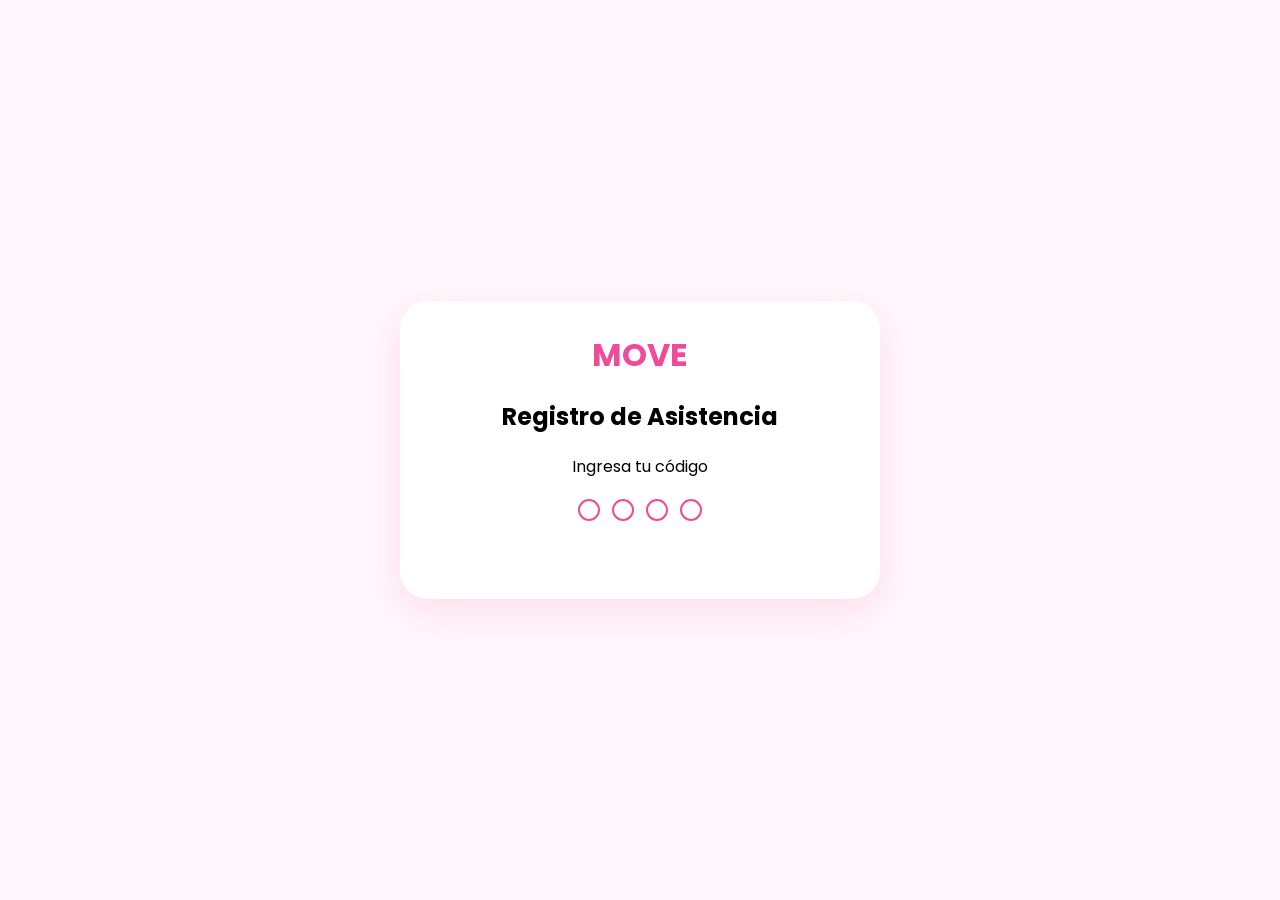
==== biometrico.html @ ec456f95 "Add files via upload" ====
<!DOCTYPE html><html lang='es'><head><meta charset='UTF-8'><meta name='viewport' content='width=device-width,initial-scale=1'><title>MOVE</title><link href='https://fonts.googleapis.com/css2?family=Poppins:wght@300;400;600;700;800&display=swap' rel='stylesheet'><link rel='stylesheet' href='biometrico.css'></head><body><div class='card'><h1>MOVE</h1><h2>Registro de Asistencia</h2><p>Ingresa tu código</p><div id='dots' class='dots'><span></span><span></span><span></span><span></span></div><div id='message' class='message'></div><div id='pad' class='pad'></div></div><script src='biometrico.js'></script></body></html>
---- biometrico.css ----
body{margin:0;font-family:Poppins,sans-serif;background:#fff7fb;display:flex;justify-content:center;align-items:center;height:100vh}.card{width:min(420px,92vw);background:#fff;padding:30px;border-radius:28px;box-shadow:0 12px 40px rgba(240,75,155,.15);text-align:center}h1{color:#ef4b9b;margin:0}.dots{display:flex;justify-content:center;gap:12px;margin:20px 0}.dots span{width:18px;height:18px;border:2px solid #ef4b9b;border-radius:50%}.fill{background:#ef4b9b}.pad{display:grid;grid-template-columns:repeat(3,1fr);gap:12px}button{padding:22px;font-size:24px;border:none;border-radius:18px;background:#ef4b9b;color:#fff}.message{min-height:28px}
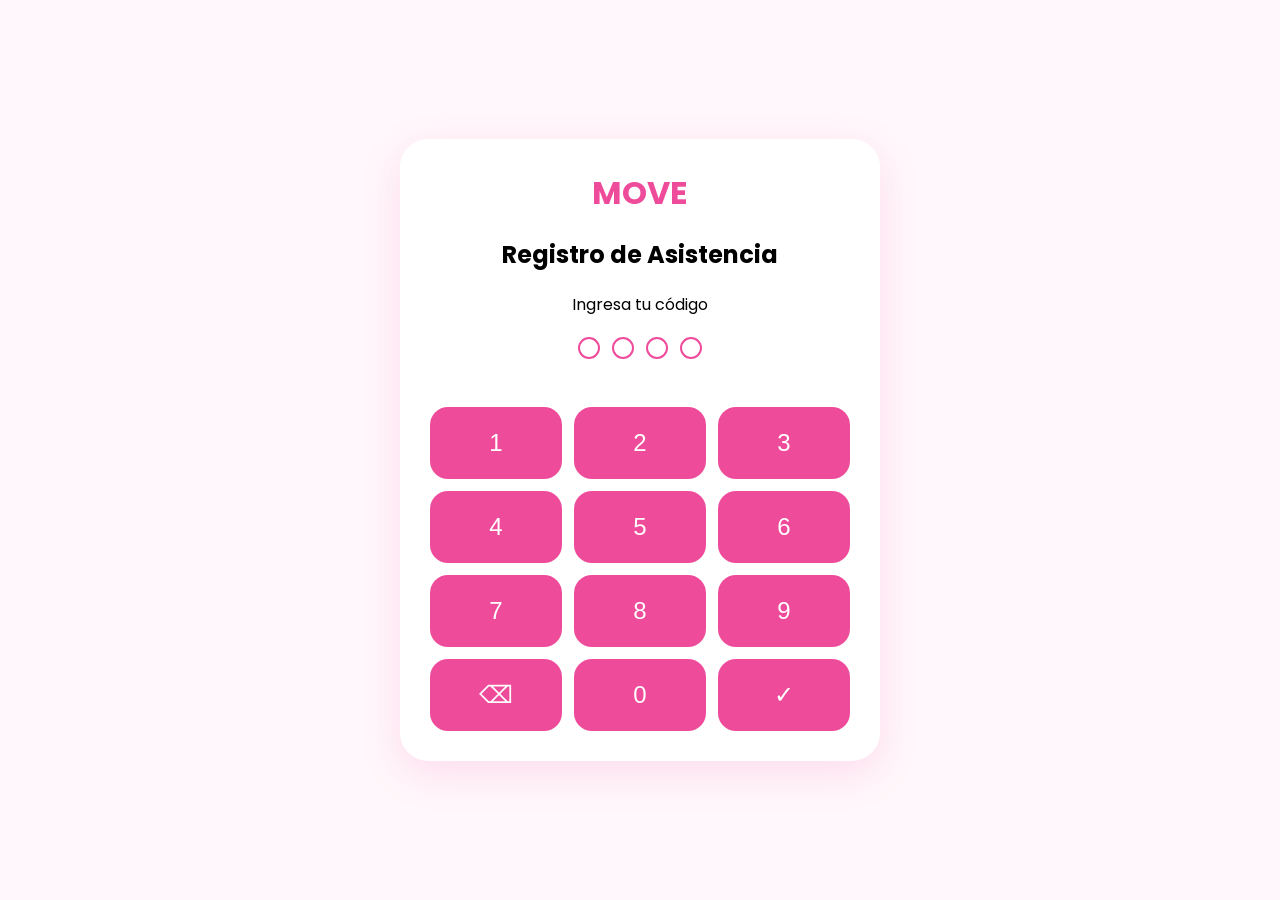
==== commit b2089d44: "Update biometrico.html" ====
--- a/biometrico.html
+++ b/biometrico.html
@@ -1 +1,62 @@
-<!DOCTYPE html><html lang='es'><head><meta charset='UTF-8'><meta name='viewport' content='width=device-width,initial-scale=1'><title>MOVE</title><link href='https://fonts.googleapis.com/css2?family=Poppins:wght@300;400;600;700;800&display=swap' rel='stylesheet'><link rel='stylesheet' href='biometrico.css'></head><body><div class='card'><h1>MOVE</h1><h2>Registro de Asistencia</h2><p>Ingresa tu código</p><div id='dots' class='dots'><span></span><span></span><span></span><span></span></div><div id='message' class='message'></div><div id='pad' class='pad'></div></div><script src='biometrico.js'></script></body></html>+<!DOCTYPE html>
+<html lang="es">
+
+<head>
+
+<meta charset="UTF-8">
+
+<meta name="viewport" content="width=device-width,initial-scale=1">
+
+<title>MOVE - Registro de Asistencia</title>
+
+<link href="https://fonts.googleapis.com/css2?family=Poppins:wght@300;400;600;700;800&display=swap" rel="stylesheet">
+
+<link rel="stylesheet" href="biometrico.css">
+
+</head>
+
+<body>
+
+<div class="card">
+
+    <h1>MOVE</h1>
+
+    <h2>Registro de Asistencia</h2>
+
+    <p>Ingresa tu código</p>
+
+    <div id="photoContainer" style="display:none; margin:20px 0;">
+
+        <img
+            id="photo"
+            style="
+                width:140px;
+                height:140px;
+                border-radius:50%;
+                object-fit:cover;
+                border:5px solid #ef4b9b;
+                box-shadow:0 10px 25px rgba(239,75,155,.25);
+            ">
+
+    </div>
+
+    <div id="dots" class="dots">
+
+        <span></span>
+        <span></span>
+        <span></span>
+        <span></span>
+
+    </div>
+
+    <div id="message" class="message"></div>
+
+    <div id="pad" class="pad"></div>
+
+</div>
+
+<script src="biometrico.js"></script>
+
+</body>
+
+</html>
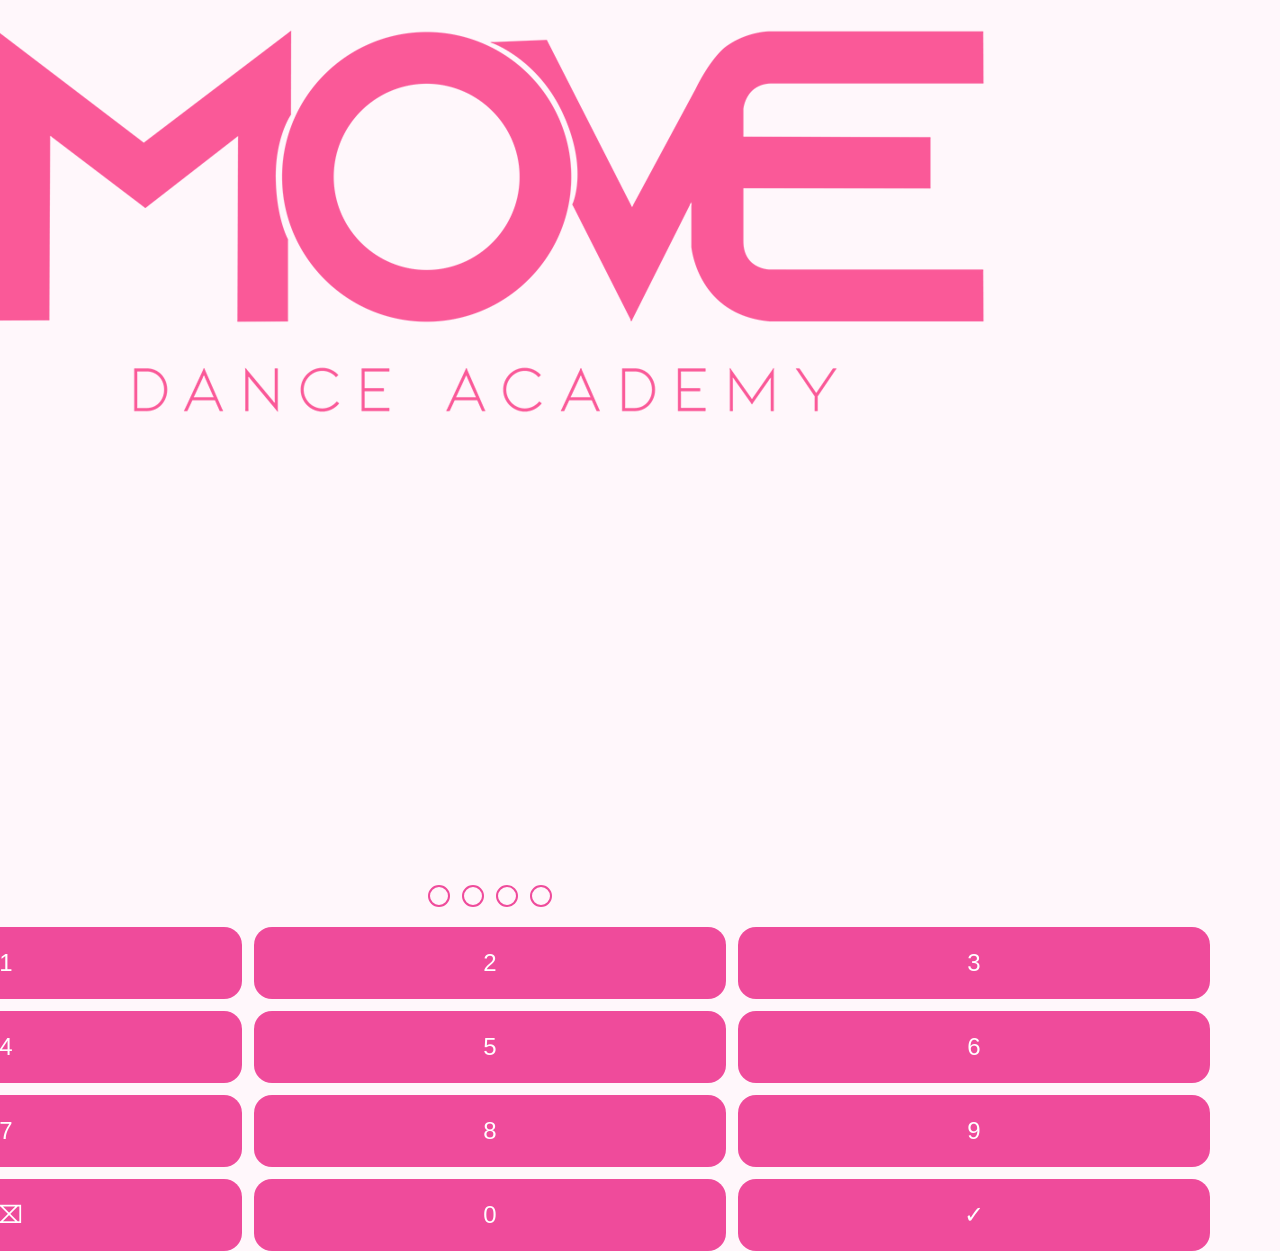
==== commit 16ef23e1: "Update biometrico.html" ====
--- a/biometrico.html
+++ b/biometrico.html
@@ -5,11 +5,17 @@
 
 <meta charset="UTF-8">
 
-<meta name="viewport" content="width=device-width,initial-scale=1">
+<meta name="viewport" content="width=device-width, initial-scale=1.0">
 
-<title>MOVE - Registro de Asistencia</title>
+<title>MOVE ACCESS</title>
 
-<link href="https://fonts.googleapis.com/css2?family=Poppins:wght@300;400;600;700;800&display=swap" rel="stylesheet">
+<meta name="theme-color" content="#ef4b9b">
+
+<link rel="preconnect" href="https://fonts.googleapis.com">
+
+<link rel="preconnect" href="https://fonts.gstatic.com" crossorigin>
+
+<link href="https://fonts.googleapis.com/css2?family=Poppins:wght@300;400;500;600;700;800&display=swap" rel="stylesheet">
 
 <link rel="stylesheet" href="biometrico.css">
 
@@ -17,30 +23,103 @@
 
 <body>
 
-<div class="card">
+<!-- Fondo -->
 
-    <h1>MOVE</h1>
+<div class="background"></div>
 
-    <h2>Registro de Asistencia</h2>
+<div class="floating floating1"></div>
+<div class="floating floating2"></div>
+<div class="floating floating3"></div>
+<div class="floating floating4"></div>
 
-    <p>Ingresa tu código</p>
+<div id="particles"></div>
 
-    <div id="photoContainer" style="display:none; margin:20px 0;">
+<!-- Tarjeta -->
 
-        <img
-            id="photo"
-            style="
-                width:140px;
-                height:140px;
-                border-radius:50%;
-                object-fit:cover;
-                border:5px solid #ef4b9b;
-                box-shadow:0 10px 25px rgba(239,75,155,.25);
-            ">
+<main class="container">
+
+    <!-- Logo -->
+
+    <img
+        src="logo.png"
+        class="logo"
+        alt="MOVE">
+
+    <!-- Título -->
+
+    <div id="title" class="title">
+
+        Registro de Asistencia
 
     </div>
 
-    <div id="dots" class="dots">
+    <!-- Saludo -->
+
+    <div id="greeting" class="greeting">
+
+        Bienvenida
+
+    </div>
+
+    <!-- Hora -->
+
+    <div id="clock" class="clock">
+
+        00:00
+
+    </div>
+
+    <!-- Foto -->
+
+    <div
+        id="photoContainer"
+        class="photo-container">
+
+        <div class="photo-ring">
+
+            <img
+                id="photo"
+                class="photo">
+
+        </div>
+
+    </div>
+
+    <!-- Nombre -->
+
+    <div id="studentName" class="student-name">
+
+    </div>
+
+    <!-- Mensaje -->
+
+    <div id="message" class="message">
+
+        Ingresa tu código
+
+    </div>
+
+    <!-- Cumpleaños -->
+
+    <div
+        id="birthday"
+        class="birthday">
+
+    </div>
+
+    <!-- Hora registro -->
+
+    <div
+        id="registerTime"
+        class="register-time">
+
+    </div>
+
+    <!-- Código -->
+
+    <div
+        id="dots"
+        class="dots">
 
         <span></span>
         <span></span>
@@ -49,11 +128,51 @@
 
     </div>
 
-    <div id="message" class="message"></div>
+    <!-- Teclado -->
 
-    <div id="pad" class="pad"></div>
+    <div
+        id="pad"
+        class="pad">
 
-</div>
+    </div>
+
+</main>
+
+<!-- Confetti -->
+
+<canvas id="confetti"></canvas>
+
+<!-- Audios -->
+
+<audio
+id="successSound"
+preload="auto">
+
+<source
+src="success.mp3"
+type="audio/mpeg">
+
+</audio>
+
+<audio
+id="errorSound"
+preload="auto">
+
+<source
+src="error.mp3"
+type="audio/mpeg">
+
+</audio>
+
+<audio
+id="keySound"
+preload="auto">
+
+<source
+src="key.mp3"
+type="audio/mpeg">
+
+</audio>
 
 <script src="biometrico.js"></script>
 
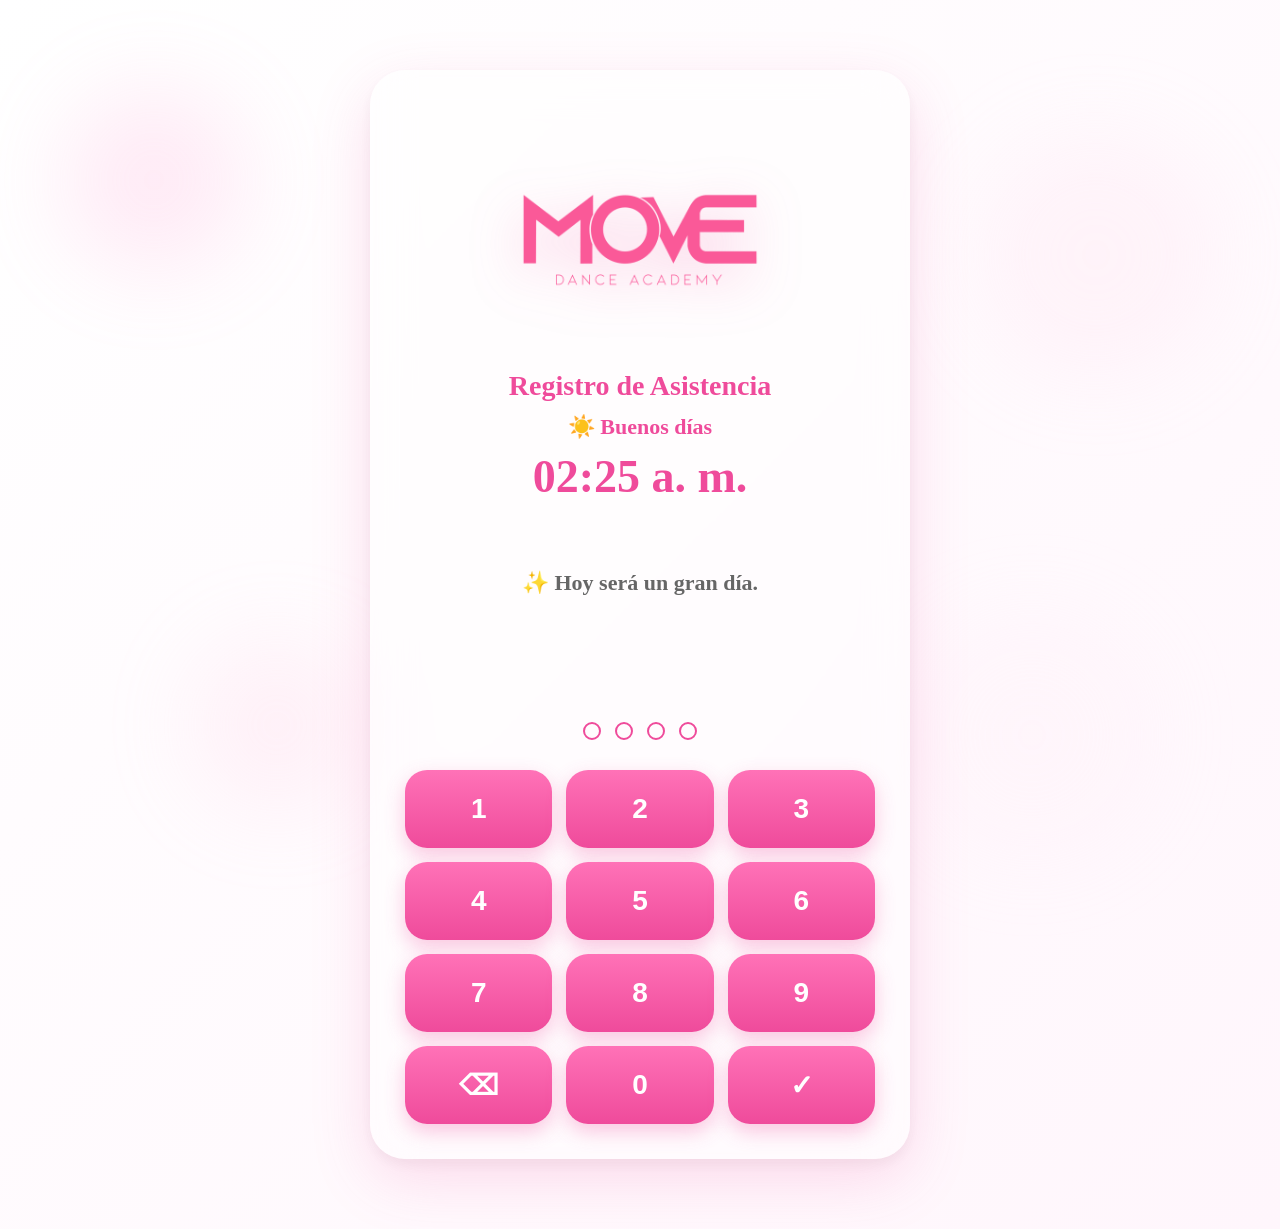
==== commit 5a8ac648: "Update biometrico.html" ====
--- a/biometrico.html
+++ b/biometrico.html
@@ -26,13 +26,13 @@
 <!-- Fondo -->
 
 <div class="background"></div>
+    
+<div id="particles"></div>
 
 <div class="floating floating1"></div>
 <div class="floating floating2"></div>
 <div class="floating floating3"></div>
-<div class="floating floating4"></div>
-
-<div id="particles"></div>
+<div class="floating floating4"></div
 
 <!-- Tarjeta -->
 
--- a/biometrico.css
+++ b/biometrico.css
@@ -1 +1,756 @@
-body{margin:0;font-family:Poppins,sans-serif;background:#fff7fb;display:flex;justify-content:center;align-items:center;height:100vh}.card{width:min(420px,92vw);background:#fff;padding:30px;border-radius:28px;box-shadow:0 12px 40px rgba(240,75,155,.15);text-align:center}h1{color:#ef4b9b;margin:0}.dots{display:flex;justify-content:center;gap:12px;margin:20px 0}.dots span{width:18px;height:18px;border:2px solid #ef4b9b;border-radius:50%}.fill{background:#ef4b9b}.pad{display:grid;grid-template-columns:repeat(3,1fr);gap:12px}button{padding:22px;font-size:24px;border:none;border-radius:18px;background:#ef4b9b;color:#fff}.message{min-height:28px}+/* ===================================================
+   MOVE ACCESS v2
+   Diseñado para MOVE Dance Academy
+=================================================== */
+
+*{
+margin:0;
+padding:0;
+box-sizing:border-box;
+}
+
+html{
+
+width:100%;
+
+min-height:100%;
+
+}
+
+body{
+
+width:100%;
+
+min-height:100vh;
+
+overflow-y:auto;
+
+overflow-x:hidden;
+
+}
+
+/*=====================================
+FONDO
+=====================================*/
+
+body{
+
+display:flex;
+
+justify-content:center;
+
+align-items:flex-start;
+
+padding:30px 20px;
+
+background:linear-gradient(
+-45deg,
+#ffffff,
+#fff4fb,
+#ffe9f5,
+#fff6fc,
+#ffffff
+);
+
+background-size:400% 400%;
+
+animation:gradientMove 18s ease infinite;
+
+}
+
+@keyframes gradientMove{
+
+0%{background-position:0% 50%;}
+
+50%{background-position:100% 50%;}
+
+100%{background-position:0% 50%;}
+
+}
+
+/*=====================================
+PARTÍCULAS
+=====================================*/
+
+.background{
+
+position:fixed;
+inset:0;
+
+pointer-events:none;
+
+}
+
+#particles{
+
+position:fixed;
+left:0;
+top:0;
+width:100%;
+height:100%;
+
+pointer-events:none;
+
+overflow:hidden;
+
+}
+
+/*=====================================
+BURBUJAS
+=====================================*/
+
+.floating{
+
+position:fixed;
+
+border-radius:50%;
+
+filter:blur(45px);
+
+opacity:.20;
+
+animation:float 12s infinite ease-in-out;
+
+}
+
+.floating1{
+
+width:180px;
+height:180px;
+
+background:#ff9ed2;
+
+left:5%;
+top:10%;
+
+}
+
+.floating2{
+
+width:240px;
+height:240px;
+
+background:#ffd8ea;
+
+right:5%;
+top:15%;
+
+animation-delay:2s;
+
+}
+
+.floating3{
+
+width:170px;
+height:170px;
+
+background:#ffc6df;
+
+left:15%;
+bottom:10%;
+
+animation-delay:4s;
+
+}
+
+.floating4{
+
+width:240px;
+height:240px;
+
+background:#ffeaf6;
+
+right:10%;
+bottom:5%;
+
+animation-delay:1s;
+
+}
+
+@keyframes float{
+
+50%{
+
+transform:
+
+translateY(-25px)
+
+translateX(15px);
+
+}
+
+}
+
+/*=====================================
+CONTENEDOR
+=====================================*/
+
+.container{
+
+width:92%;
+
+max-width:540px;
+
+margin:40px auto;
+
+padding:35px;
+
+border-radius:35px;
+
+background:rgba(255,255,255,.42);
+
+backdrop-filter:blur(20px);
+
+-webkit-backdrop-filter:blur(20px);
+
+box-shadow:
+
+0 20px 60px rgba(239,75,155,.18),
+
+0 6px 15px rgba(0,0,0,.05);
+
+text-align:center;
+
+position:relative;
+
+z-index:20;
+
+}
+
+/*=====================================
+LOGO
+=====================================*/
+
+.logo{
+
+width:95%;
+
+max-width:340px;
+
+margin:auto;
+
+display:block;
+
+margin-bottom:10px;
+
+animation:logoFloat 5s ease-in-out infinite;
+
+filter:
+
+drop-shadow(
+
+0 15px 25px
+
+rgba(239,75,155,.25)
+
+);
+
+}
+
+@keyframes logoFloat{
+
+50%{
+
+transform:translateY(-8px);
+
+}
+
+}
+
+/*=====================================
+TÍTULOS
+=====================================*/
+
+.title{
+
+font-size:28px;
+
+font-weight:700;
+
+color:#ef4b9b;
+
+margin-top:10px;
+
+}
+
+.greeting{
+
+font-size:22px;
+
+font-weight:700;
+
+color:#ef4b9b;
+
+margin-top:12px;
+
+}
+
+.clock{
+
+font-size:46px;
+
+font-weight:800;
+
+color:#ef4b9b;
+
+margin-top:10px;
+
+}
+
+/*=====================================
+FOTO
+=====================================*/
+
+.photo-container{
+
+display:none;
+
+justify-content:center;
+
+margin:20px 0;
+
+animation:fadeZoom .5s;
+
+}
+
+.photo-ring{
+
+padding:8px;
+
+border-radius:50%;
+
+background:
+
+linear-gradient(
+
+135deg,
+
+#ff4fa2,
+
+#ffd1e7,
+
+#ff4fa2
+
+);
+
+background-size:300%;
+
+animation:ringGlow 4s linear infinite;
+
+box-shadow:
+
+0 0 35px rgba(239,75,155,.45);
+
+}
+
+.photo{
+
+width:180px;
+
+height:180px;
+
+border-radius:50%;
+
+object-fit:cover;
+
+display:block;
+
+border:6px solid white;
+
+}
+
+@keyframes ringGlow{
+
+0%{
+
+background-position:0%;
+
+}
+
+100%{
+
+background-position:300%;
+
+}
+
+}
+
+@keyframes fadeZoom{
+
+from{
+
+opacity:0;
+
+transform:scale(.7);
+
+}
+
+to{
+
+opacity:1;
+
+transform:scale(1);
+
+}
+
+}
+
+/*=====================================
+NOMBRE
+=====================================*/
+
+.student-name{
+
+font-size:34px;
+
+font-weight:800;
+
+color:#ef4b9b;
+
+margin-top:10px;
+
+min-height:45px;
+
+}
+
+/*=====================================
+MENSAJE
+=====================================*/
+
+.message{
+
+font-size:22px;
+
+color:#666;
+
+margin-top:12px;
+
+min-height:40px;
+
+font-weight:600;
+
+transition:
+opacity .5s,
+transform .5s;
+
+}
+
+/*=====================================
+CUMPLEAÑOS
+=====================================*/
+
+.birthday{
+
+font-size:26px;
+
+font-weight:800;
+
+color:#ff5aa8;
+
+margin-top:15px;
+
+animation:heartbeat 1s infinite;
+
+min-height:35px;
+
+}
+
+@keyframes heartbeat{
+
+50%{
+
+transform:scale(1.08);
+
+}
+
+}
+
+/*=====================================
+HORA
+=====================================*/
+
+.register-time{
+
+font-size:20px;
+
+color:#888;
+
+margin-top:8px;
+
+min-height:24px;
+
+}
+
+/*=====================================
+PUNTOS
+=====================================*/
+
+.dots{
+
+display:flex;
+
+justify-content:center;
+
+gap:14px;
+
+margin:30px 0;
+
+}
+
+.dots span{
+
+width:18px;
+
+height:18px;
+
+border-radius:50%;
+
+border:2px solid #ef4b9b;
+
+transition:.25s;
+
+}
+
+.dots span.fill{
+
+background:#ef4b9b;
+
+box-shadow:
+
+0 0 12px rgba(239,75,155,.55);
+
+}
+
+/*=====================================
+TECLADO
+=====================================*/
+
+.pad{
+
+display:grid;
+
+grid-template-columns:repeat(3,1fr);
+
+gap:14px;
+
+}
+
+.pad button{
+
+height:78px;
+
+border:none;
+
+border-radius:22px;
+
+background:
+
+linear-gradient(
+
+180deg,
+
+#ff72b7,
+
+#ef4b9b
+
+);
+
+color:white;
+
+font-size:28px;
+
+font-weight:700;
+
+cursor:pointer;
+
+transition:.18s;
+
+box-shadow:
+
+0 8px 20px rgba(239,75,155,.30);
+
+}
+
+.pad button:hover{
+
+transform:translateY(-3px);
+
+}
+
+.pad button:active{
+
+transform:scale(.95);
+
+}
+
+/*=====================================
+CONFETTI
+=====================================*/
+
+#confetti{
+
+position:fixed;
+
+left:0;
+
+top:0;
+
+width:100%;
+
+height:100%;
+
+pointer-events:none;
+
+}
+
+/*=====================================
+RESPONSIVE
+=====================================*/
+
+@media(max-width:600px){
+
+.container{
+
+padding:28px;
+
+}
+
+.logo{
+
+max-width:260px;
+
+}
+
+.clock{
+
+font-size:38px;
+
+}
+
+.student-name{
+
+font-size:28px;
+
+}
+
+.pad button{
+
+height:70px;
+
+font-size:24px;
+
+}
+
+.photo{
+
+width:150px;
+
+height:150px;
+
+}
+
+}
+/* =====================================
+   FOTO PREMIUM
+===================================== */
+
+.photo-show{
+
+    animation:photoAppear .6s ease forwards;
+
+}
+
+@keyframes photoAppear{
+
+    0%{
+
+        opacity:0;
+
+        transform:scale(.65);
+
+    }
+
+    60%{
+
+        transform:scale(1.08);
+
+    }
+
+    100%{
+
+        opacity:1;
+
+        transform:scale(1);
+
+    }
+
+}
+/*=====================================
+BIENVENIDA
+=====================================*/
+
+.welcome-title{
+
+font-size:22px;
+
+font-weight:700;
+
+color:#777;
+
+margin-bottom:12px;
+
+animation:fadeDown .5s;
+
+}
+
+.student-real-name{
+
+font-size:40px;
+
+font-weight:800;
+
+color:#ef4b9b;
+
+animation:zoomName .6s;
+
+}
+
+@keyframes zoomName{
+
+0%{
+
+opacity:0;
+
+transform:scale(.6);
+
+}
+
+100%{
+
+opacity:1;
+
+transform:scale(1);
+
+}
+
+}
+
+@keyframes fadeDown{
+
+0%{
+
+opacity:0;
+
+transform:translateY(-15px);
+
+}
+
+100%{
+
+opacity:1;
+
+transform:translateY(0);
+
+}
+
+}
